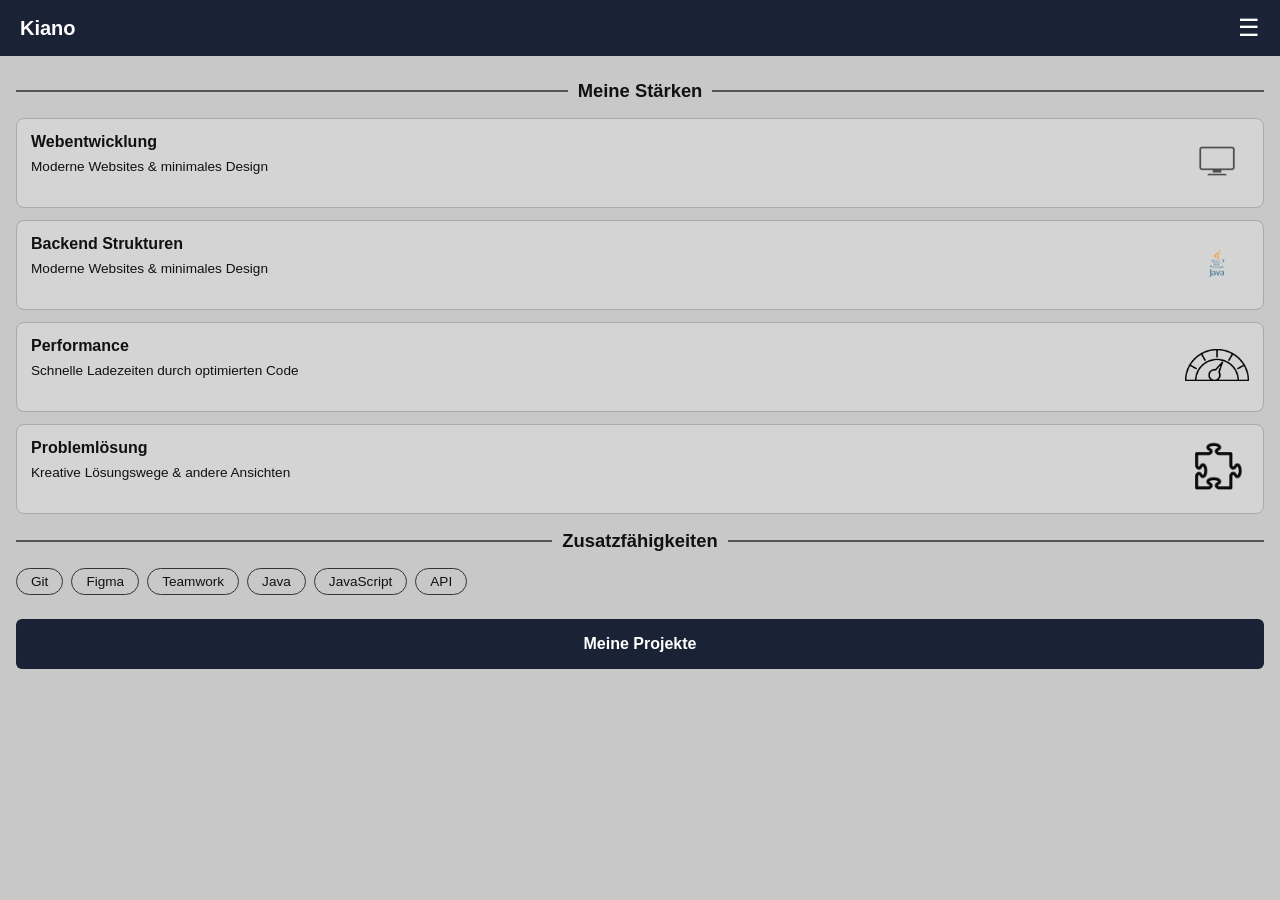
==== html/fähigkeiten.html @ b087c131 "add full content and styles for all portfolio pages - implement complete CSS (navbar, hero, timeline" ====
<!DOCTYPE html>
<html lang="de">
<head>
  <meta charset="UTF-8" />
  <meta name="viewport" content="width=device-width, initial-scale=1.0" />
  <title>Fähigkeiten – Kiano</title>
  <link rel="stylesheet" href="../css/style.css" />
</head>
<body>

  <header class="navbar">
    <span class="navbar-name">Kiano</span>
    <button class="navbar-burger" aria-label="Menu" aria-expanded="false">&#9776;</button>
    <nav class="nav-menu" aria-label="Hauptnavigation">
      <a href="/index.html" class="nav-menu__link">Über mich</a>
      <a href="/html/fähigkeiten.html" class="nav-menu__link">Fähigkeiten</a>
      <a href="/html/portfolio.html" class="nav-menu__link">Portfolio</a>
      <a href="/html/kontakt.html" class="nav-menu__link">Kontakt</a>
    </nav>
  </header>

  <main class="main-content">

    <div class="section-header">
      <span class="section-header__title">Meine Stärken</span>
    </div>

    <section class="skill-list">

      <div class="skill-card">
        <div class="skill-card__body">
          <h2 class="skill-card__title">Webentwicklung</h2>
          <p class="skill-card__desc">Moderne Websites &amp; minimales Design</p>
        </div>
        <div class="skill-card__icon">
          <img src="/img/monitor.webp" alt="Dev Monitor" />
        </div>
      </div>

      <div class="skill-card">
        <div class="skill-card__body">
          <h2 class="skill-card__title">Backend Strukturen</h2>
          <p class="skill-card__desc">Moderne Websites &amp; minimales Design</p>
        </div>
        <div class="skill-card__icon">
          <img src="/img/Java.png" alt="Java" />
        </div>
      </div>

      <div class="skill-card">
        <div class="skill-card__body">
          <h2 class="skill-card__title">Performance</h2>
          <p class="skill-card__desc">Schnelle Ladezeiten durch optimierten Code</p>
        </div>
        <div class="skill-card__icon">
          <img src="/img/performance.png" alt="Performance" />
        </div>
      </div>

      <div class="skill-card">
        <div class="skill-card__body">
          <h2 class="skill-card__title">Problemlösung</h2>
          <p class="skill-card__desc">Kreative Lösungswege &amp; andere Ansichten</p>
        </div>
        <div class="skill-card__icon">
          <img src="/img/puzzle.png" alt="Puzzleteile" />
        </div>
      </div>

    </section>

    <div class="section-header">
      <span class="section-header__title">Zusatzfähigkeiten</span>
    </div>

    <div class="tags">
      <span class="tag">Git</span>
      <span class="tag">Figma</span>
      <span class="tag">Teamwork</span>
      <span class="tag">Java</span>
      <span class="tag">JavaScript</span>
      <span class="tag">API</span>
    </div>

    <a href="../html/portfolio.html" class="btn-faehigkeiten">Meine Projekte</a>

  </main>

  <script src="../js/main.js"></script>
</body>
</html>
---- css/style.css ----
*, *::before, *::after {
  box-sizing: border-box;
  margin: 0;
  padding: 0;
}

body {
  font-family: Arial, Helvetica, sans-serif;
  background-color: #c8c8c8;
  min-height: 100vh;
}

.navbar {
  display: flex;
  align-items: center;
  justify-content: space-between;
  background-color: #1a2235;
  padding: 16px 20px;
  position: relative;
}

.navbar-name {
  color: #ffffff;
  font-size: 1.25rem;
  font-weight: bold;
}

.navbar-burger {
  background: none;
  border: none;
  color: #ffffff;
  font-size: 1.5rem;
  cursor: pointer;
  line-height: 1;
}

.nav-menu {
  display: none;
  flex-direction: column;
  background-color: #1a2235;
  position: absolute;
  top: 56px;
  left: 0;
  right: 0;
  z-index: 100;
  border-top: 1px solid #2e3f5c;
}

.nav-menu--open {
  display: flex;
}

.nav-menu__link {
  color: #ffffff;
  text-decoration: none;
  font-size: 1rem;
  font-weight: bold;
  padding: 16px 20px;
  border-bottom: 1px solid #2e3f5c;
  transition: background-color 0.15s ease;
}

.nav-menu__link:hover {
  background-color: #253047;
}

.nav-menu__link--active {
  background-color: #253047;
  border-left: 3px solid #ffffff;
  padding-left: 17px;
}

.main-content {
  padding: 24px 16px 32px;
  display: flex;
  flex-direction: column;
  gap: 16px;
}

.hero {
  display: flex;
  align-items: center;
  gap: 16px;
}

.hero-image {
  flex-shrink: 0;
  width: 110px;
  height: 110px;
  border-radius: 50%;
  border: 2px solid #555;
  overflow: hidden;
}

.hero-image img {
  width: 100%;
  height: 100%;
  object-fit: cover;
  display: block;
}

.hero-text {
  font-size: 1rem;
  font-weight: bold;
  color: #111;
  line-height: 1.4;
}

.timeline {
  display: flex;
  flex-direction: column;
  gap: 12px;
}

.timeline-card {
  display: flex;
  align-items: center;
  gap: 12px;
  background-color: #d4d4d4;
  border: 1px solid #aaa;
  border-radius: 8px;
  padding: 12px;
  min-height: 90px;
  transition: box-shadow 0.2s ease;
}

.timeline-card:hover {
  box-shadow: 0 6px 18px rgba(0, 0, 0, 0.35);
}

.card-icon {
  flex-shrink: 0;
  width: 70px;
  height: 60px;
  display: flex;
  align-items: center;
  justify-content: center;
  text-align: center;
  font-size: 0.6rem;
  color: #444;
}

.card-icon img {
  width: 100%;
  height: 100%;
  object-fit: contain;
  display: block;
}

.card-icon--code {
  font-size: 1.3rem;
  font-weight: bold;
  color: #111;
}

.card-label {
  flex-shrink: 0;
  font-weight: bold;
  font-size: 0.95rem;
  color: #111;
  width: 60px;
  text-align: center;
}

.card-text {
  font-size: 0.85rem;
  color: #111;
  line-height: 1.4;
}


.section-header {
  display: flex;
  align-items: center;
  gap: 10px;
}

.section-header::before,
.section-header::after {
  content: '';
  flex: 1;
  height: 2px;
  background-color: #555;
}

.section-header__title {
  font-size: 1.15rem;
  font-weight: bold;
  color: #111;
  white-space: nowrap;
  text-decoration: none;
}

.skill-list {
  display: flex;
  flex-direction: column;
  gap: 12px;
}

.skill-card {
  display: flex;
  align-items: flex-start;
  justify-content: space-between;
  background-color: #d4d4d4;
  border: 1px solid #aaa;
  border-radius: 8px;
  padding: 14px;
  min-height: 90px;
  transition: box-shadow 0.2s ease;
}

.skill-card:hover {
  box-shadow: 0 6px 18px rgba(0, 0, 0, 0.35);
}

.skill-card__body {
  display: flex;
  flex-direction: column;
  gap: 6px;
  flex: 1;
}

.skill-card__title {
  font-size: 1rem;
  font-weight: bold;
  color: #111;
}

.skill-card__desc {
  font-size: 0.85rem;
  color: #111;
  line-height: 1.4;
}

.skill-card__icon {
  flex-shrink: 0;
  width: 64px;
  height: 56px;
  display: flex;
  align-items: center;
  justify-content: center;
  background-color: transparent;
  border-radius: 4px;
  overflow: hidden;
  margin-left: 10px;
}

.skill-card__icon img {
  width: 100%;
  height: 100%;
  object-fit: contain;
  display: block;
}

.tags {
  display: flex;
  flex-wrap: wrap;
  gap: 8px;
}

.tag {
  border: 1.5px solid #333;
  border-radius: 20px;
  padding: 5px 14px;
  font-size: 0.85rem;
  color: #111;
  background: transparent;
  transition: background-color 0.15s ease;
}

.tag:hover {
  background-color: #b0b0b0;
}


.contact-info {
  display: flex;
  flex-direction: column;
  gap: 10px;
  font-size: 0.95rem;
  color: #111;
  border-bottom: 1px solid #999;
  padding-bottom: 16px;
}

.contact-form-section {
  display: flex;
  flex-direction: column;
  gap: 14px;
}

.contact-form-intro {
  font-size: 1rem;
  font-weight: bold;
  color: #111;
  line-height: 1.5;
}

.contact-form {
  display: flex;
  flex-direction: column;
  gap: 14px;
}

.form-input {
  width: 100%;
  background: transparent;
  border: none;
  border-bottom: 1.5px solid #555;
  padding: 8px 2px;
  font-size: 0.95rem;
  color: #111;
  outline: none;
}

.form-input::placeholder {
  color: #555;
}

.form-input:focus {
  border-bottom-color: #1a2235;
}

.form-label {
  font-size: 0.95rem;
  color: #111;
  font-weight: normal;
}

.form-textarea {
  width: 100%;
  border: 1.5px solid #555;
  border-radius: 4px;
  padding: 10px;
  font-size: 0.95rem;
  color: #111;
  background: transparent;
  resize: vertical;
  outline: none;
  font-family: inherit;
}

.form-textarea:focus {
  border-color: #1a2235;
}

.form-submit {
  width: 100%;
  background-color: #1a2235;
  color: #fff;
  border: none;
  padding: 16px;
  font-size: 1rem;
  font-weight: bold;
  border-radius: 6px;
  cursor: pointer;
}

.form-submit:hover {
  background-color: #253047;
}

.social-icons {
  display: flex;
  gap: 12px;
  justify-content: flex-start;
  flex-wrap: wrap;
  margin-top: 4px;
}

.social-icon {
  display: flex;
  align-items: center;
  justify-content: center;
  width: 64px;
  height: 64px;
  background-color: #d4d4d4;
  border: 1px solid #aaa;
  border-radius: 6px;
  overflow: hidden;
  text-decoration: none;
  transition: box-shadow 0.2s ease;
}

.social-icon:hover {
  box-shadow: 0 4px 12px rgba(0, 0, 0, 0.3);
}

.social-icon img {
  width: 80%;
  height: 80%;
  object-fit: contain;
}


.portfolio-intro {
  font-size: 1.05rem;
  font-weight: bold;
  color: #111;
  text-align: center;
  line-height: 1.5;
  padding: 0 8px;
}

.project-list {
  display: flex;
  flex-direction: column;
  gap: 16px;
}

.project-card {
  background-color: #d4d4d4;
  border: 1px solid #aaa;
  border-radius: 10px;
  overflow: hidden;
  transition: box-shadow 0.2s ease;
}

.project-card:hover {
  box-shadow: 0 6px 18px rgba(0, 0, 0, 0.35);
}

.project-card__image {
  background-color: #fff;
  border: 1px solid #bbb;
  margin: 10px 10px 0;
  border-radius: 6px;
  height: 100px;
  display: flex;
  align-items: center;
  justify-content: center;
  overflow: hidden;
}

.project-card__image img {
  width: 100%;
  height: 100%;
  object-fit: cover;
  display: block;
}

.project-card__footer {
  display: flex;
  align-items: center;
  justify-content: space-between;
  padding: 10px 12px 12px;
}

.project-card__name {
  font-size: 1rem;
  font-weight: bold;
  color: #111;
}

.project-card__link {
  font-size: 0.8rem;
  color: #111;
  text-decoration: none;
  white-space: nowrap;
}

.project-card__link:hover {
  text-decoration: underline;
}

.project-card {
  cursor: pointer;
}

.modal-overlay {
  display: none;
  position: fixed;
  inset: 0;
  background-color: rgba(0, 0, 0, 0.55);
  z-index: 200;
  align-items: center;
  justify-content: center;
  padding: 16px;
}

.modal-overlay--open {
  display: flex;
}

.modal {
  background-color: #d4d4d4;
  border-radius: 12px;
  padding: 24px 20px 28px;
  max-width: 480px;
  width: 100%;
  position: relative;
  display: flex;
  flex-direction: column;
  gap: 14px;
  box-shadow: 0 12px 40px rgba(0, 0, 0, 0.4);
}

.modal__close {
  position: absolute;
  top: 12px;
  right: 14px;
  background: none;
  border: none;
  font-size: 1.6rem;
  cursor: pointer;
  color: #111;
  line-height: 1;
}

.modal__image {
  width: 100%;
  max-height: 180px;
  object-fit: cover;
  border-radius: 8px;
  border: 1px solid #bbb;
  background: #fff;
}

.modal__title {
  font-size: 1.2rem;
  font-weight: bold;
  color: #111;
}

.modal__desc {
  font-size: 0.9rem;
  color: #222;
  line-height: 1.55;
}

.modal__tags {
  display: flex;
  flex-wrap: wrap;
  gap: 8px;
}

.btn-faehigkeiten {
  display: block;
  text-align: center;
  background-color: #1a2235;
  color: #ffffff;
  text-decoration: none;
  font-size: 1rem;
  font-weight: bold;
  padding: 16px;
  border-radius: 6px;
  margin-top: 8px;
}

.btn-faehigkeiten:hover {
  background-color: #253047;
}
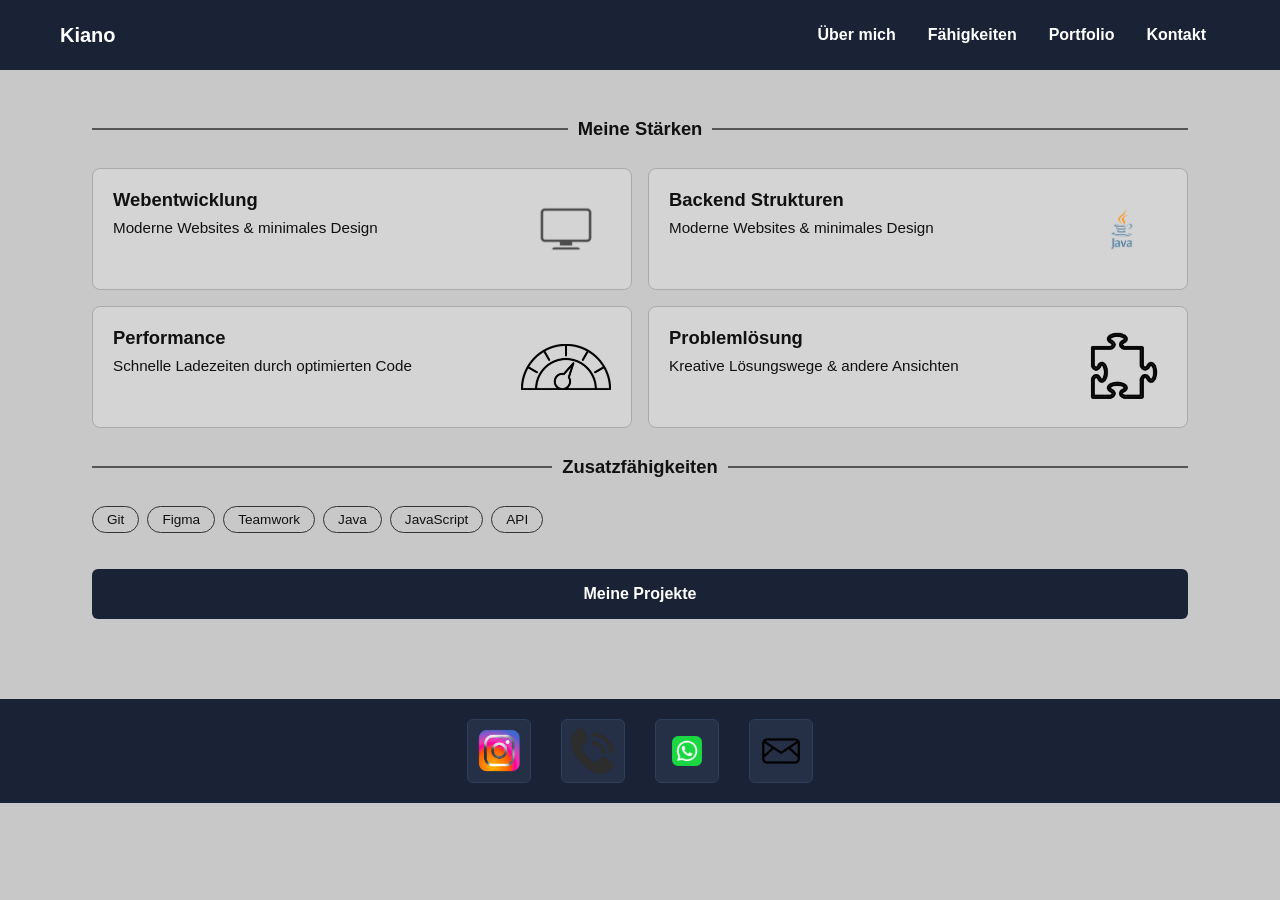
==== commit 0fd9cdbc: "add footer with social icons to all pages" ====
--- a/html/fähigkeiten.html
+++ b/html/fähigkeiten.html
@@ -86,6 +86,23 @@
 
   </main>
 
+  <footer class="site-footer">
+    <div class="social-icons">
+      <a href="https://www.instagram.com/kianopolet/" target="_blank" class="social-icon">
+        <img src="/img/instagram.png" alt="Instagram" />
+      </a>
+      <a href="tel:+41772661728" class="social-icon">
+        <img src="/img/telefon.png" alt="Telefon" />
+      </a>
+      <a href="https://wa.me/41772661728" target="_blank" class="social-icon">
+        <img src="/img/whatsapp.webp" alt="WhatsApp" />
+      </a>
+      <a href="mailto:kpolet2010@gmail.com" class="social-icon">
+        <img src="/img/email.webp" alt="Email" />
+      </a>
+    </div>
+  </footer>
+
   <script src="../js/main.js"></script>
 </body>
 </html>
--- a/css/style.css
+++ b/css/style.css
@@ -534,6 +534,28 @@
   gap: 8px;
 }
 
+.site-footer {
+  background-color: #1a2235;
+  padding: 20px 16px;
+  display: flex;
+  justify-content: center;
+}
+
+.site-footer .social-icons {
+  justify-content: center;
+  margin-top: 0;
+  gap: 30px;
+}
+
+.site-footer .social-icon {
+  background-color: #253047;
+  border-color: #2e3f5c;
+}
+
+.site-footer .social-icon:hover {
+  background-color: #2e3f5c;
+}
+
 .btn-faehigkeiten {
   display: block;
   text-align: center;
@@ -550,3 +572,422 @@
 .btn-faehigkeiten:hover {
   background-color: #253047;
 }
+
+
+@media (min-width: 768px) {
+
+  .navbar-burger {
+    display: none;
+  }
+
+  .nav-menu {
+    display: flex;
+    flex-direction: row;
+    position: static;
+    background: transparent;
+    border-top: none;
+    gap: 4px;
+  }
+
+  .nav-menu__link {
+    border-bottom: none;
+    padding: 8px 14px;
+    border-radius: 4px;
+  }
+
+  .nav-menu__link--active {
+    border-left: none;
+    padding-left: 14px;
+    background-color: #253047;
+  }
+
+  .main-content {
+    padding: 32px 32px 48px;
+    gap: 24px;
+  }
+
+  .hero-image {
+    width: 140px;
+    height: 140px;
+  }
+
+  .hero-text {
+    font-size: 1.15rem;
+  }
+
+  .skill-list {
+    display: grid;
+    grid-template-columns: repeat(2, 1fr);
+    gap: 16px;
+  }
+
+  .project-list {
+    display: grid;
+    grid-template-columns: repeat(2, 1fr);
+    gap: 20px;
+  }
+
+  .project-card__image {
+    height: 130px;
+  }
+
+  .timeline-card {
+    padding: 16px;
+  }
+
+  .contact-form {
+    display: grid;
+    grid-template-columns: 1fr 1fr;
+    gap: 16px 24px;
+  }
+
+  .contact-form input[name="betreff"],
+  .contact-form label,
+  .contact-form textarea,
+  .contact-form button {
+    grid-column: 1 / -1;
+  }
+}
+
+
+@media (min-width: 1024px) {
+
+  .navbar {
+    padding: 16px 40px;
+  }
+
+  .main-content {
+    max-width: 960px;
+    margin: 0 auto;
+    padding: 40px 24px 64px;
+  }
+
+  .hero-image {
+    width: 160px;
+    height: 160px;
+  }
+
+  .hero-text {
+    font-size: 1.25rem;
+  }
+
+  .project-list {
+    grid-template-columns: repeat(3, 1fr);
+  }
+
+  .project-card__image {
+    height: 150px;
+  }
+
+  .timeline {
+    flex-direction: row;
+    gap: 16px;
+  }
+
+  .timeline-card {
+    flex-direction: column;
+    align-items: center;
+    text-align: center;
+    flex: 1;
+    min-height: 140px;
+  }
+
+  .skill-card__icon {
+    width: 80px;
+    height: 70px;
+  }
+}
+
+
+@media (min-width: 1280px) {
+
+  .navbar {
+    padding: 18px 60px;
+  }
+
+  .main-content {
+    max-width: 1160px;
+    padding: 48px 32px 80px;
+    gap: 28px;
+  }
+
+  .hero-image {
+    width: 180px;
+    height: 180px;
+  }
+
+  .hero-text {
+    font-size: 1.35rem;
+  }
+
+  .hero {
+    gap: 28px;
+  }
+
+  .timeline-card {
+    min-height: 160px;
+    padding: 20px;
+  }
+
+  .card-icon {
+    width: 80px;
+    height: 70px;
+  }
+
+  .project-card__image {
+    height: 180px;
+  }
+
+  .skill-card {
+    padding: 20px;
+    min-height: 110px;
+  }
+
+  .skill-card__icon {
+    width: 90px;
+    height: 80px;
+  }
+
+  .skill-card__title {
+    font-size: 1.15rem;
+  }
+
+  .skill-card__desc {
+    font-size: 0.95rem;
+  }
+
+  .modal {
+    max-width: 600px;
+    padding: 32px 28px 36px;
+  }
+
+  .modal__image {
+    max-height: 240px;
+  }
+}
+
+
+@media (min-width: 1440px) {
+
+  .navbar {
+    padding: 20px 80px;
+  }
+
+  .navbar-name {
+    font-size: 1.4rem;
+  }
+
+  .nav-menu__link {
+    font-size: 1.05rem;
+  }
+
+  .main-content {
+    max-width: 1280px;
+    padding: 56px 40px 96px;
+    gap: 32px;
+  }
+
+  .hero-image {
+    width: 200px;
+    height: 200px;
+  }
+
+  .hero-text {
+    font-size: 1.45rem;
+  }
+
+  .section-header__title {
+    font-size: 1.4rem;
+  }
+
+  .project-card__image {
+    height: 200px;
+  }
+
+  .project-card__name {
+    font-size: 1.1rem;
+  }
+
+  .skill-list {
+    gap: 20px;
+  }
+
+  .project-list {
+    gap: 24px;
+  }
+
+  .timeline {
+    gap: 20px;
+  }
+
+  .timeline-card {
+    min-height: 180px;
+    padding: 24px 20px;
+  }
+
+  .card-text {
+    font-size: 0.95rem;
+  }
+
+  .card-label {
+    font-size: 1.05rem;
+  }
+
+  .contact-form-intro {
+    font-size: 1.1rem;
+  }
+
+  .social-icon {
+    width: 76px;
+    height: 76px;
+  }
+}
+
+
+@media (min-width: 2000px) {
+
+  .navbar {
+    padding: 24px 0;
+    justify-content: center;
+    gap: 0;
+  }
+
+  .navbar > * {
+    max-width: 1600px;
+    width: 100%;
+  }
+
+  .navbar {
+    display: grid;
+    grid-template-columns: 1fr minmax(auto, 1600px) 1fr;
+  }
+
+  .navbar-name {
+    grid-column: 2;
+    font-size: 1.6rem;
+  }
+
+  .nav-menu {
+    grid-column: 2;
+    justify-content: flex-end;
+  }
+
+  .main-content {
+    max-width: 1600px;
+    padding: 64px 48px 112px;
+    gap: 40px;
+  }
+
+  .hero-image {
+    width: 240px;
+    height: 240px;
+    border-width: 3px;
+  }
+
+  .hero-text {
+    font-size: 1.6rem;
+    line-height: 1.5;
+  }
+
+  .section-header__title {
+    font-size: 1.6rem;
+  }
+
+  .section-header::before,
+  .section-header::after {
+    height: 3px;
+  }
+
+  .skill-card {
+    padding: 28px 24px;
+    min-height: 130px;
+    border-radius: 12px;
+  }
+
+  .skill-card__title {
+    font-size: 1.3rem;
+  }
+
+  .skill-card__desc {
+    font-size: 1rem;
+  }
+
+  .skill-card__icon {
+    width: 110px;
+    height: 96px;
+  }
+
+  .project-card__image {
+    height: 240px;
+  }
+
+  .project-card__name {
+    font-size: 1.2rem;
+  }
+
+  .project-card__link {
+    font-size: 0.9rem;
+  }
+
+  .timeline-card {
+    min-height: 200px;
+    padding: 28px 24px;
+    border-radius: 12px;
+  }
+
+  .card-label {
+    font-size: 1.15rem;
+  }
+
+  .card-text {
+    font-size: 1rem;
+  }
+
+  .card-icon {
+    width: 90px;
+    height: 80px;
+  }
+
+  .tag {
+    font-size: 0.95rem;
+    padding: 8px 18px;
+  }
+
+  .btn-faehigkeiten {
+    font-size: 1.1rem;
+    padding: 20px;
+  }
+
+  .form-input,
+  .form-textarea,
+  .form-label {
+    font-size: 1.05rem;
+  }
+
+  .form-submit {
+    font-size: 1.1rem;
+    padding: 20px;
+  }
+
+  .social-icon {
+    width: 90px;
+    height: 90px;
+  }
+
+  .modal {
+    max-width: 720px;
+    padding: 40px 36px 44px;
+  }
+
+  .modal__title {
+    font-size: 1.5rem;
+  }
+
+  .modal__desc {
+    font-size: 1rem;
+  }
+
+  .modal__image {
+    max-height: 300px;
+  }
+}
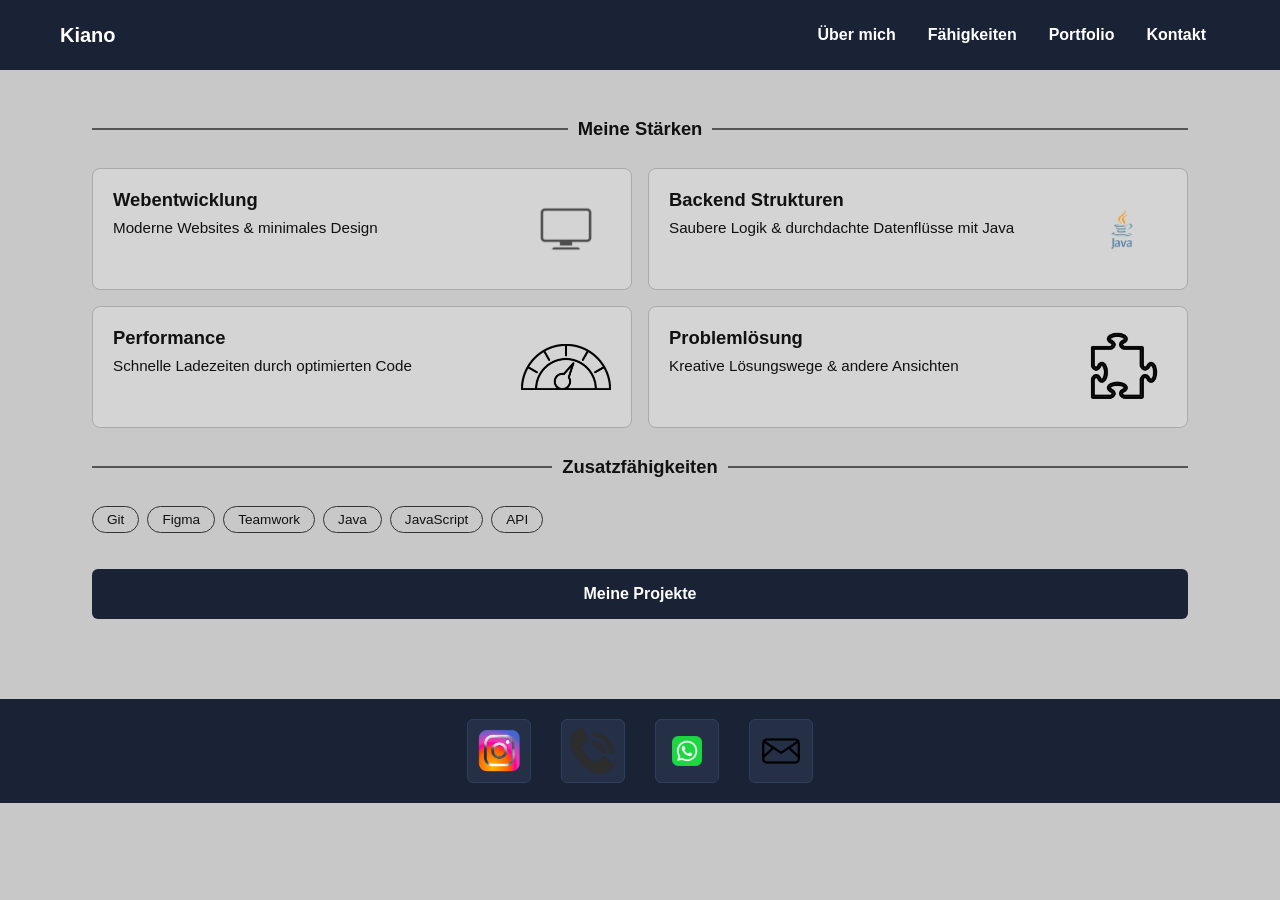
==== commit cf568822: "refresh hero copy, animate burger menu and add project descriptions" ====
--- a/html/fähigkeiten.html
+++ b/html/fähigkeiten.html
@@ -10,7 +10,11 @@
 
   <header class="navbar">
     <span class="navbar-name">Kiano</span>
-    <button class="navbar-burger" aria-label="Menu" aria-expanded="false">&#9776;</button>
+    <button class="navbar-burger" aria-label="Menu" aria-expanded="false">
+      <span class="navbar-burger__line"></span>
+      <span class="navbar-burger__line"></span>
+      <span class="navbar-burger__line"></span>
+    </button>
     <nav class="nav-menu" aria-label="Hauptnavigation">
       <a href="/index.html" class="nav-menu__link">Über mich</a>
       <a href="/html/fähigkeiten.html" class="nav-menu__link">Fähigkeiten</a>
@@ -40,7 +44,7 @@
       <div class="skill-card">
         <div class="skill-card__body">
           <h2 class="skill-card__title">Backend Strukturen</h2>
-          <p class="skill-card__desc">Moderne Websites &amp; minimales Design</p>
+          <p class="skill-card__desc">Saubere Logik &amp; durchdachte Datenflüsse mit Java</p>
         </div>
         <div class="skill-card__icon">
           <img src="/img/Java.png" alt="Java" />
--- a/css/style.css
+++ b/css/style.css
@@ -28,10 +28,36 @@
 .navbar-burger {
   background: none;
   border: none;
-  color: #ffffff;
-  font-size: 1.5rem;
   cursor: pointer;
-  line-height: 1;
+  width: 28px;
+  height: 22px;
+  padding: 0;
+  display: flex;
+  flex-direction: column;
+  justify-content: space-between;
+}
+
+.navbar-burger__line {
+  display: block;
+  width: 100%;
+  height: 3px;
+  background-color: #ffffff;
+  border-radius: 2px;
+  transform-origin: center;
+  transition: transform 0.35s cubic-bezier(0.65, 0.05, 0.36, 1), opacity 0.2s ease;
+}
+
+.navbar-burger--open .navbar-burger__line:nth-child(1) {
+  transform: translateY(9.5px) rotate(45deg);
+}
+
+.navbar-burger--open .navbar-burger__line:nth-child(2) {
+  opacity: 0;
+  transform: scaleX(0);
+}
+
+.navbar-burger--open .navbar-burger__line:nth-child(3) {
+  transform: translateY(-9.5px) rotate(-45deg);
 }
 
 .nav-menu {
@@ -446,17 +472,32 @@
   padding: 10px 12px 12px;
 }
 
+.project-card__body {
+  display: flex;
+  flex-direction: column;
+  gap: 6px;
+  padding: 10px 12px 12px;
+}
+
 .project-card__name {
   font-size: 1rem;
   font-weight: bold;
   color: #111;
 }
 
+.project-card__desc {
+  font-size: 0.85rem;
+  color: #444;
+  line-height: 1.35;
+  margin: 0;
+}
+
 .project-card__link {
   font-size: 0.8rem;
   color: #111;
   text-decoration: none;
   white-space: nowrap;
+  align-self: flex-end;
 }
 
 .project-card__link:hover {
@@ -641,6 +682,7 @@
     gap: 16px 24px;
   }
 
+  .contact-form input[name="name"],
   .contact-form input[name="betreff"],
   .contact-form label,
   .contact-form textarea,
